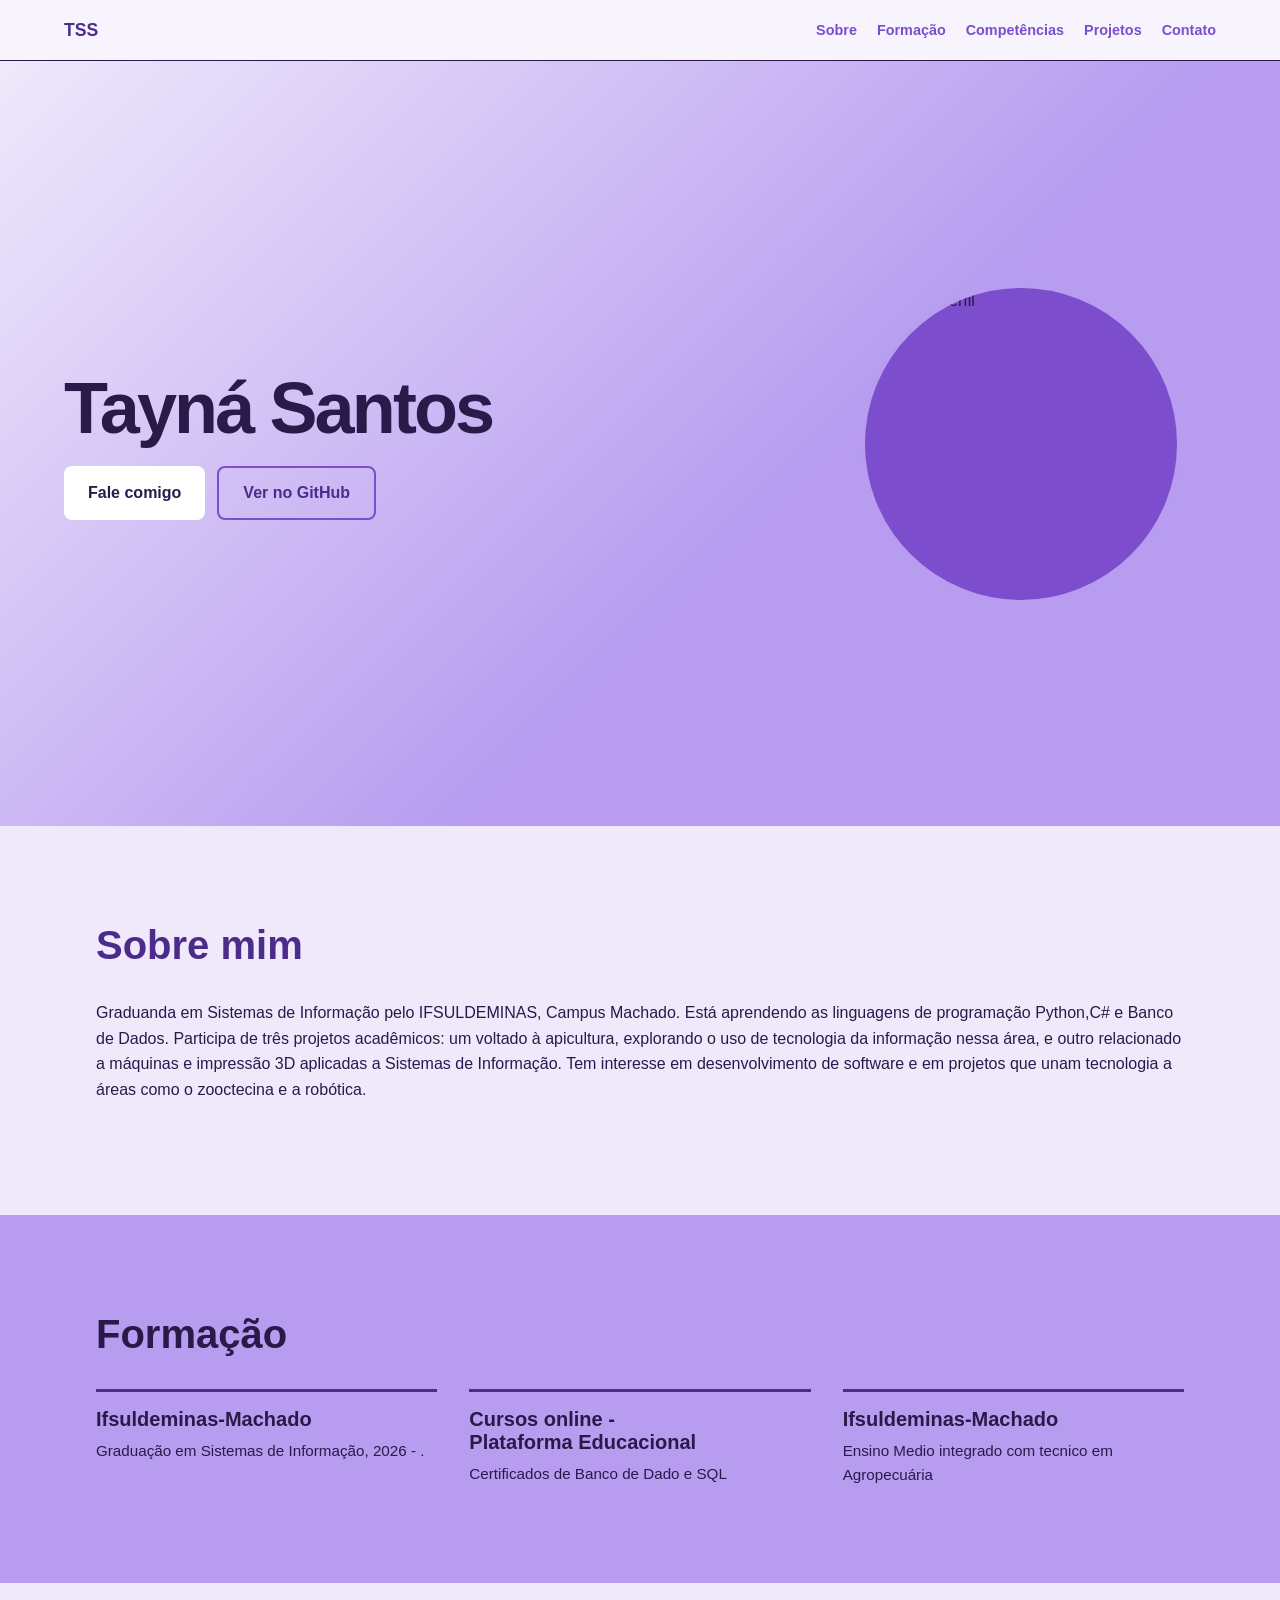
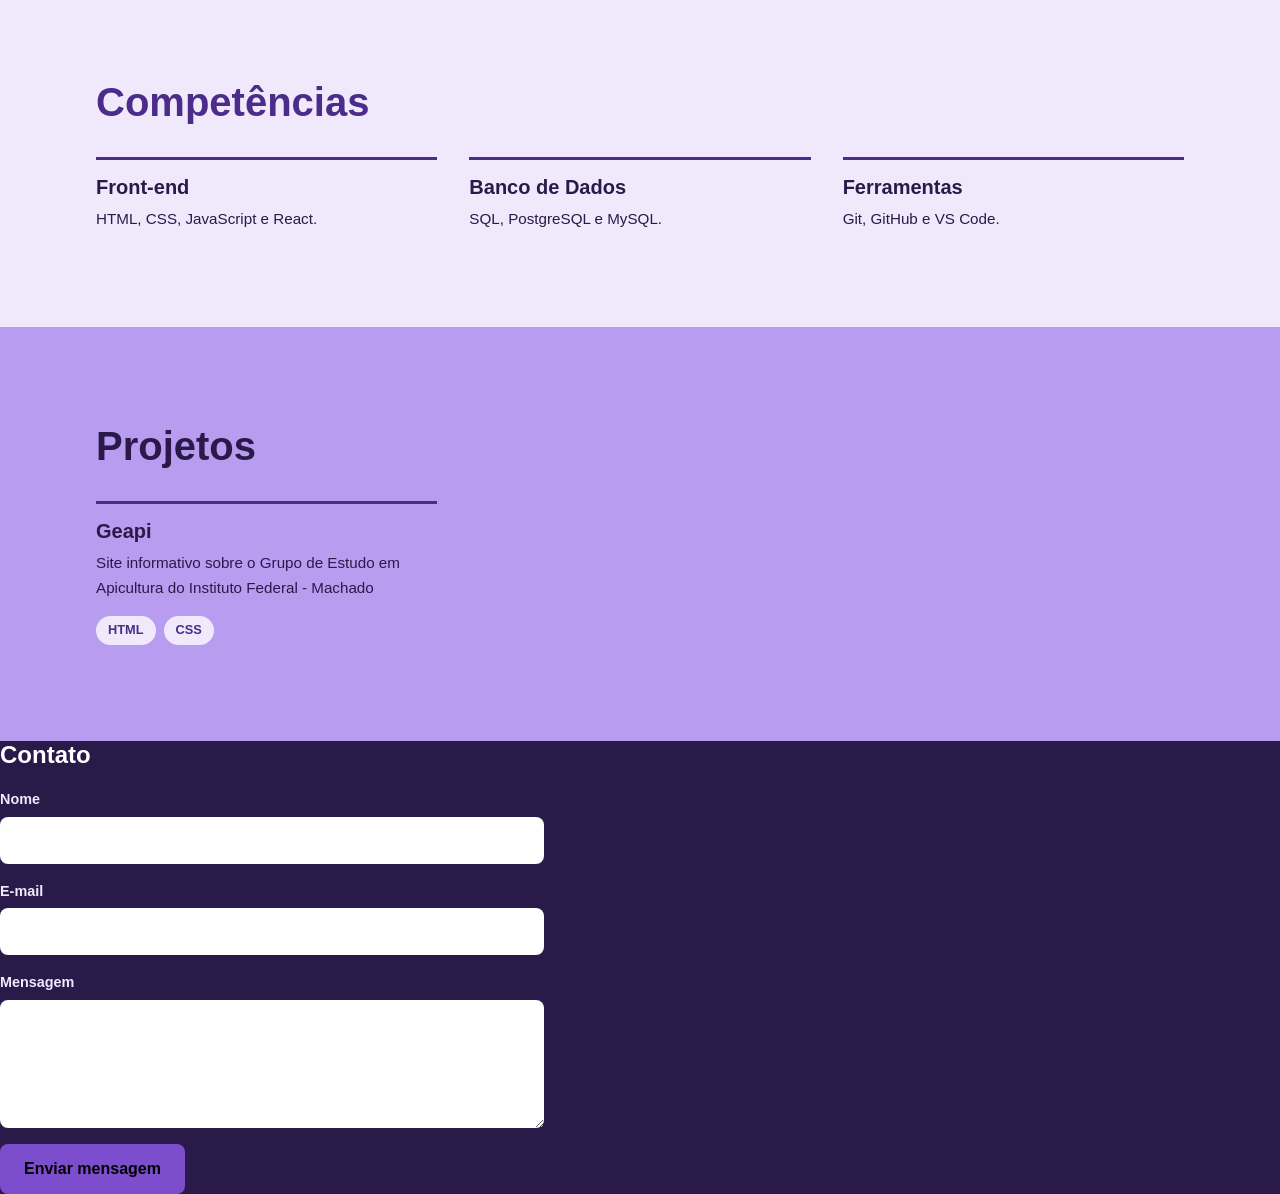
==== 2Periodo/Web2/Curriculo/index.html @ a2f6d67e "Add files via upload" ====
<!DOCTYPE html>
<html lang="pt-br">
<head>
<meta charset="UTF-8">
<meta name="viewport" content="width=device-width,initial-scale=1">
<title>Portfólio</title>
<link rel="stylesheet" href="style.css">
</head>
<body>
<header class="cabecalho">
<a class="logo" href="#inicio">TSS</a>
<nav class="menu" aria-label="Principal">
<a href="#sobre">Sobre</a>
<a href="#formação">Formação</a>
<a href="#competencias">Competências</a>
<a href="#projetos">Projetos</a>
<a href="#contato">Contato</a>
</nav>
</header>
<main>
<section class="secao hero" id="inicio">
<div>
<h1>Tayná Santos</h1>
<div class="acoes">
<a class="botao" href="#contato">Fale comigo</a>
<a class="botao botao-contorno" href="https://github.com/SEU-USUARIO" target="_blank" rel="noopener noreferrer">Ver no GitHub</a>
</div>
</div>
<img class="hero-inicio" src="https://github.com/TaynaS1.png" alt="Foto de perfil">
</section>
<section class="secao" id="sobre">
<h2>Sobre mim</h2>
<p>Graduanda em Sistemas de Informação pelo IFSULDEMINAS, Campus Machado. Está aprendendo as linguagens de programação Python,C# e Banco de Dados. Participa de três projetos acadêmicos: um voltado à apicultura, explorando o uso de tecnologia da informação nessa área, e outro relacionado a máquinas e impressão 3D aplicadas a Sistemas de Informação. Tem interesse em desenvolvimento de software e em projetos que unam tecnologia a áreas como o zooctecina e a robótica.</p>
</section>
<section class="secao secao-lilas" id="formação">
<h2>Formação</h2>
<div class="grade">
<article class="item">
<h3>Ifsuldeminas-Machado</h3>
<p>Graduação em Sistemas de Informação, 2026 - .</p>
</article>
<article class="item">
<h3>Cursos online - Plataforma Educacional</h3>
<p>Certificados de Banco de Dado e SQL</p>
</article>
<article class="item">
<h3>Ifsuldeminas-Machado</h3>
<p>Ensino Medio integrado com tecnico em Agropecuária</p>
</article>
</div>
</section>
<section class="secao" id="competencias">
<h2>Competências</h2>
<div class="grade">
<article class="item">
<h3>Front-end</h3>
<p>HTML, CSS, JavaScript e React.</p>
</article>
<article class="item">
<h3>Banco de Dados</h3>
<p>SQL, PostgreSQL e MySQL.</p>
</article>
<article class="item">
<h3>Ferramentas</h3>
<p>Git, GitHub e VS Code.</p>
</article>
</div>
</section>
<section class="secao secao-lilas" id="projetos">
<h2>Projetos</h2>
<div class="grade">
<a class="item item-link" href="https://github.com/TaynaS1/Geapi.git" target="_blank" rel="noopener noreferrer">
<h3>Geapi</h3>
<p>Site informativo sobre o Grupo de Estudo em Apicultura do Instituto Federal - Machado</p>
<ul class="etiquetas">
<li>HTML</li>
<li>CSS</li>
</ul>
</a>
</div>
</section>
<section class="secao-escura" id="contato">
<h2>Contato</h2>
<form class="formulario">
<label>Nome
<input type="text" name="nome" required>
</label>
<label>E-mail
<input type="email" name="email" required>
</label>
<label>Mensagem
<textarea name="mensagem" required></textarea>
</label>
<button class="botao" type="submit">Enviar mensagem</button>
</form>
</section>
</main>
</body>
</html>
---- 2Periodo/Web2/Curriculo/style.css ----
:root
{
--roxo-escuro:#2a1a4a;
--roxo-medio:#4b2c8a;
--roxo-claro:#7c4dcc;
--lilas:#b79cf0;
--lilas-claro:#efe9fb;
--branco:#ffffff;
--raio:0.5rem;
--largura:68rem;
}
*,
*::before,
*::after{
box-sizing:border-box;
}
html{
scroll-behavior:smooth;
scroll-padding-top:4.5rem;
}
body{
margin:0;
background:var(--lilas-claro);
color:var(--roxo-escuro);
font-family:Inter, "Segoe UI", Roboto, Helvetica, Arial, sans-serif;
line-height:1.6;
}
a{
color:inherit;
text-decoration:none;
}
img{
display:block;
max-width:100%;
}
h1,
h2,
h3,
p{
margin-top:0;
}
h1,
h2,
h3{
line-height:1.15;
text-wrap:balance;
}
ul{
margin:0;
padding:0;
list-style:none;
}
:is(a,button,input,textarea):focus-visible{
outline:3px solid var(--roxo-medio);
outline-offset:3px;
}
.cabecalho{
position:sticky;
top:0;
z-index:10;
display:flex;
flex-wrap:wrap;
align-items:center;
justify-content:space-between;
gap:0.75rem 1.25rem;
padding:1rem clamp(1rem,5vw,4rem);
background:rgb(248 245 254 / 92%);
border-bottom:1px solid var(--roxo-escuro);
backdrop-filter:blur(8px);
}
.logo{
color:var(--roxo-medio);
font-weight:800;
font-size:1.1rem;
}
.menu{
display:flex;
flex-wrap:wrap;
gap:1.25rem;
font-size:0.9rem;
font-weight:600;
}
.menu a{
color:var(--roxo-claro);
transition:color 0.2s;
}
.menu a:hover{
color:var(--roxo-medio);
}
.secao,
.secao-inicio{
padding:clamp(3rem,8vw,6rem) clamp(1rem,5vw,4rem);
}
.secao >*,
.secao-inicio >*{
max-width:var(--largura);
margin-inline:auto;
}
.secao h2,
.secao-inicio h2{
margin-bottom:2rem;
color:var(--roxo-medio);
font-size:clamp(1.75rem,5vw,2.5rem);
}
.secao-escura{
background:var(--roxo-escuro);
color:var(--lilas-claro);
}
.secao-escura h2{
color:var(--branco);
}
.secao-escura :is(a,button,input,textarea):focus-visible{
outline-color:var(--lilas-claro);
}
.secao-lilas{
background:var(--lilas);
}
.secao-lilas h2{
color:var(--roxo-escuro);
}
.hero{
display:grid;
grid-template-columns:repeat(auto-fit,minmax(18rem,1fr));
gap:2.5rem;
align-items:center;
min-height:85vh;
background:linear-gradient(135deg,var(--lilas-claro), var(--lilas) 60%);
}
.hero >*{
max-width:none;
margin-inline:0;
}
.hero h1{
margin-bottom:1rem;
color:var(--roxo-escuro);
font-size:clamp(2.5rem, 9vw, 4.5rem);
letter-spacing:-0.04em;
}
.hero h1 em{
color:var(--roxo-claro);
font-style:normal;
}
.hero p{
max-width:34rem;
margin-bottom:1.75rem;
color:var(--roxo-medio);
font-size:1.15rem;
}
.hero-inicio{
width:min(70vw,20rem);
aspect-ratio:1;
justify-self:center;
border:4px solid var(--lilas);
border-radius:50%;
background:var(--roxo-claro);
object-fit:cover;
}
.acoes{
display:flex;
flex-wrap:wrap;
gap:0.75rem;
}
.botao{
display:inline-flex;
align-items:center;
justify-content:center;
min-height:2.9rem;
padding:0.75rem 1.5rem;
border:0;
border-radius:var(--raio);
background:var(--branco);
font:inherit;
font-weight:700;
cursor:pointer;
}
.botao:hover{
background:var(roxo-claro);
}
.botao-contorno{
border:2px solid var(--roxo-claro);
background:transparent;
color:var(--roxo-medio);
}
.botao-contorno:hover{
background:var(--roxo-medio);
color:var(--branco);
}
.grade{
display:grid;
gap:2rem;
}
.item{
padding-top:1rem;
border-top:3px solid var(--roxo-medio);
color:var(--roxo-escuro);
}
.item h3{
margin-bottom:0.5rem;
color:var(--roxo-700);
font-size:1.25rem;
}
.item p{
margin-bottom:0;
font-size:0.95rem;
}
.secao-escura .item{
border-top-color:var(--lilas);
color:var(--lilas-claro);
}
.secao-escura .item h3{
color:var(--branco);
}
.item-link{
display:block;
}
.item-link:hover h3{
color:var(--roxo-claro);
text-decoration:underline;
text-underline-offset:4px;
}
.etiquetas{
display:flex;
flex-wrap:wrap;
gap:0.5rem;
margin-top:1rem;
}
.etiquetas li{
padding:0.25rem 0.75rem;
border-radius:999px;
background:var(--lilas-claro);
color:var(--roxo-medio);
font-size:0.8rem;
font-weight:600;
}
.secao-escura .etiquetas li{
background:rgb(183 156 240 / 20%);
color:var(--lilas);
}
.formulario{
display:grid;
gap:1rem;
max-width:34rem;
}
.formulario label{
display:grid;
gap:0.35rem;
color:var(--lilas-claro);
font-weight:600;
font-size:0.9rem;
}
.formulario :is(input, textarea){
width:100%;
padding:0.75rem 0.9rem;
border:1px solid var(--linha);
border-radius:var(--raio);
background:var(--branco);
color:var(--roxo-escuro);
font:inherit;
}
.formulario textarea{
min-height:8rem;
resize:vertical;
}
.formulario .botao{
justify-self:start;
background:var(--roxo-claro);
}
.formulario .botao:hover{
background:var(--lilas);
color:var(--roxo-escuro);
}
.rodape{
padding: 2rem clamp(1rem, 5vw, 4rem);
background:var(--roxo-escuro);
color:var(--lilas);
font-size:0.9rem;
text-align:center;
}
.rodape p{
margin:0;
}
.rodape p + p{
margin-top:0.5rem;
}
.rodape-link{
text-decoration:underline;
text-underline-offset:3px;
}
.rodape-link:hover{
color:var(--branco);
}
@media(min-width: 48em){
.hero{
 grid-template-columns: 1.3fr 0.7fr;
}
.grade{
  grid-template-columns: repeat(3, 1fr);
}
}
@media(prefers-reduced-motion: reduce){
html{
  scroll-behavior: auto;
}
.botao,
.menu a{
    transition:none;
  }
}
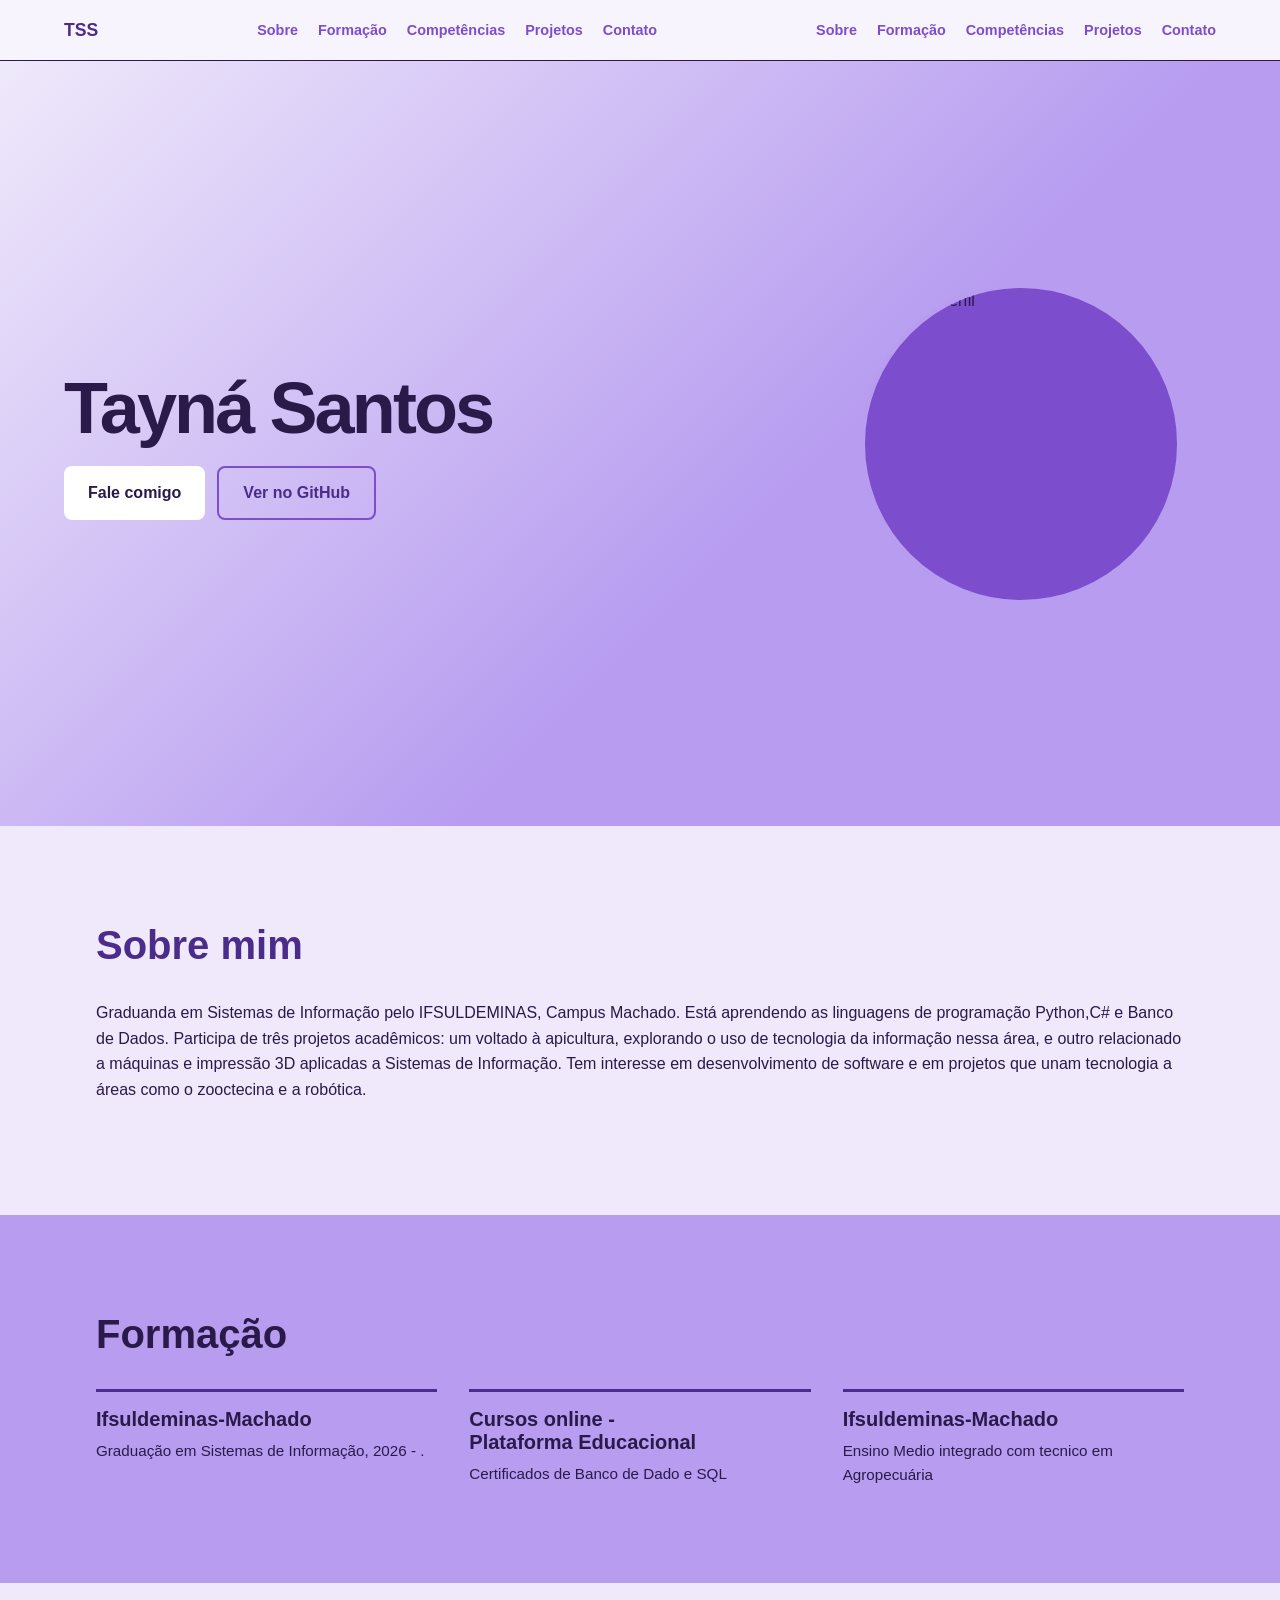
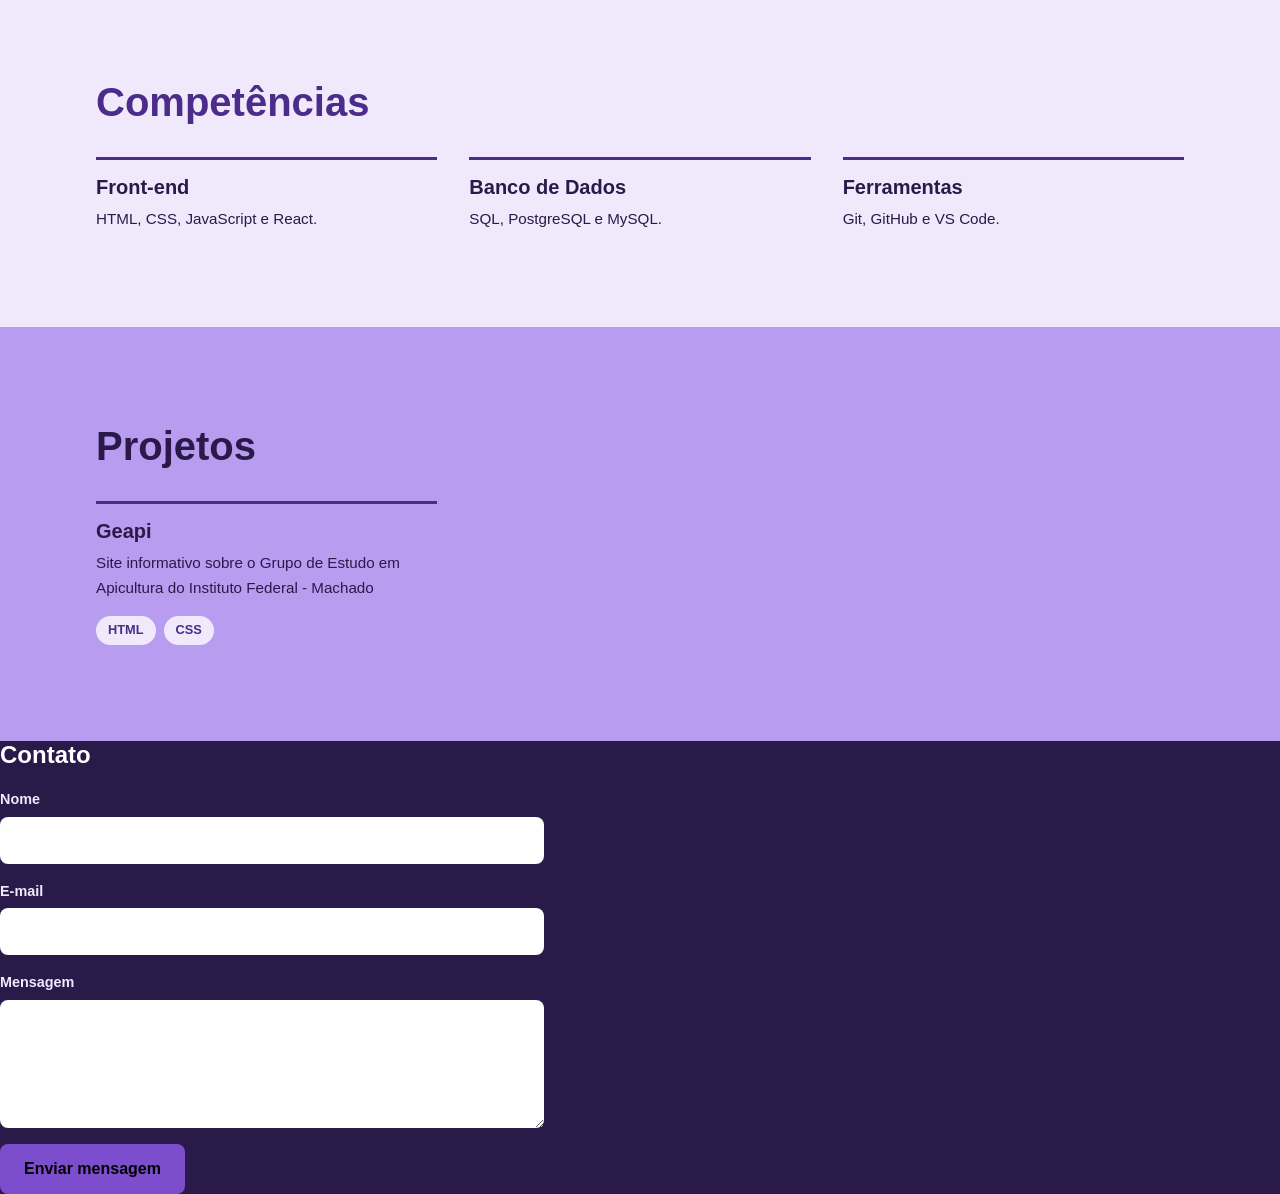
==== commit ab39b23d: "menu mobile" ====
--- a/2Periodo/Web2/Curriculo/index.html
+++ b/2Periodo/Web2/Curriculo/index.html
@@ -1,99 +1,126 @@
-<!DOCTYPE html>
-<html lang="pt-br">
-<head>
-<meta charset="UTF-8">
-<meta name="viewport" content="width=device-width,initial-scale=1">
-<title>Portfólio</title>
-<link rel="stylesheet" href="style.css">
-</head>
-<body>
-<header class="cabecalho">
-<a class="logo" href="#inicio">TSS</a>
-<nav class="menu" aria-label="Principal">
-<a href="#sobre">Sobre</a>
-<a href="#formação">Formação</a>
-<a href="#competencias">Competências</a>
-<a href="#projetos">Projetos</a>
-<a href="#contato">Contato</a>
-</nav>
-</header>
-<main>
-<section class="secao hero" id="inicio">
-<div>
-<h1>Tayná Santos</h1>
-<div class="acoes">
-<a class="botao" href="#contato">Fale comigo</a>
-<a class="botao botao-contorno" href="https://github.com/SEU-USUARIO" target="_blank" rel="noopener noreferrer">Ver no GitHub</a>
-</div>
-</div>
-<img class="hero-inicio" src="https://github.com/TaynaS1.png" alt="Foto de perfil">
-</section>
-<section class="secao" id="sobre">
-<h2>Sobre mim</h2>
-<p>Graduanda em Sistemas de Informação pelo IFSULDEMINAS, Campus Machado. Está aprendendo as linguagens de programação Python,C# e Banco de Dados. Participa de três projetos acadêmicos: um voltado à apicultura, explorando o uso de tecnologia da informação nessa área, e outro relacionado a máquinas e impressão 3D aplicadas a Sistemas de Informação. Tem interesse em desenvolvimento de software e em projetos que unam tecnologia a áreas como o zooctecina e a robótica.</p>
-</section>
-<section class="secao secao-lilas" id="formação">
-<h2>Formação</h2>
-<div class="grade">
-<article class="item">
-<h3>Ifsuldeminas-Machado</h3>
-<p>Graduação em Sistemas de Informação, 2026 - .</p>
-</article>
-<article class="item">
-<h3>Cursos online - Plataforma Educacional</h3>
-<p>Certificados de Banco de Dado e SQL</p>
-</article>
-<article class="item">
-<h3>Ifsuldeminas-Machado</h3>
-<p>Ensino Medio integrado com tecnico em Agropecuária</p>
-</article>
-</div>
-</section>
-<section class="secao" id="competencias">
-<h2>Competências</h2>
-<div class="grade">
-<article class="item">
-<h3>Front-end</h3>
-<p>HTML, CSS, JavaScript e React.</p>
-</article>
-<article class="item">
-<h3>Banco de Dados</h3>
-<p>SQL, PostgreSQL e MySQL.</p>
-</article>
-<article class="item">
-<h3>Ferramentas</h3>
-<p>Git, GitHub e VS Code.</p>
-</article>
-</div>
-</section>
-<section class="secao secao-lilas" id="projetos">
-<h2>Projetos</h2>
-<div class="grade">
-<a class="item item-link" href="https://github.com/TaynaS1/Geapi.git" target="_blank" rel="noopener noreferrer">
-<h3>Geapi</h3>
-<p>Site informativo sobre o Grupo de Estudo em Apicultura do Instituto Federal - Machado</p>
-<ul class="etiquetas">
-<li>HTML</li>
-<li>CSS</li>
-</ul>
-</a>
-</div>
-</section>
-<section class="secao-escura" id="contato">
-<h2>Contato</h2>
-<form class="formulario">
-<label>Nome
-<input type="text" name="nome" required>
-</label>
-<label>E-mail
-<input type="email" name="email" required>
-</label>
-<label>Mensagem
-<textarea name="mensagem" required></textarea>
-</label>
-<button class="botao" type="submit">Enviar mensagem</button>
-</form>
-</section>
-</main>
-</body>
+<!DOCTYPE html>
+<html lang="pt-br">
+<head>
+<meta charset="UTF-8">
+<meta name="viewport" content="width=device-width,initial-scale=1">
+<title>Portfólio</title>
+<link rel="stylesheet" href="style.css">
+</head>
+<body>
+<header class="cabecalho">
+<a class="logo" href="#inicio">TSS</a>
+<nav class="menu" aria-label="Principal">
+<a href="#sobre">Sobre</a>
+<a href="#formação">Formação</a>
+<a href="#competencias">Competências</a>
+<a href="#projetos">Projetos</a>
+<a href="#contato">Contato</a>
+</nav>
+<button id="navToggle" class="menu-toggle" aria-expanded="false" aria-controls="navContainer" aria-label="Abrir menu">
+☰
+</button>
+<nav id="navContainer" class="menu" aria-label="Principal">
+<a href="#sobre">Sobre</a>
+<a href="#formacao">Formação</a>
+<a href="#competencias">Competências</a>
+<a href="#projetos">Projetos</a>
+<a href="#contato">Contato</a>
+</nav>
+</header>
+<main>
+<section class="secao hero" id="inicio">
+<div>
+<h1>Tayná Santos</h1>
+<div class="acoes">
+<a class="botao" href="#contato">Fale comigo</a>
+<a class="botao botao-contorno" href="https://github.com/TaynaS1" target="_blank" rel="noopener noreferrer">Ver no GitHub</a>
+</div>
+</div>
+<img class="hero-inicio" src="https://github.com/TaynaS1.png" alt="Foto de perfil">
+</section>
+<section class="secao" id="sobre">
+<h2>Sobre mim</h2>
+<p>Graduanda em Sistemas de Informação pelo IFSULDEMINAS, Campus Machado. Está aprendendo as linguagens de programação Python,C# e Banco de Dados. Participa de três projetos acadêmicos: um voltado à apicultura, explorando o uso de tecnologia da informação nessa área, e outro relacionado a máquinas e impressão 3D aplicadas a Sistemas de Informação. Tem interesse em desenvolvimento de software e em projetos que unam tecnologia a áreas como o zooctecina e a robótica.</p>
+</section>
+<section class="secao secao-lilas" id="formação">
+<h2>Formação</h2>
+<div class="grade">
+<article class="item">
+<h3>Ifsuldeminas-Machado</h3>
+<p>Graduação em Sistemas de Informação, 2026 - .</p>
+</article>
+<article class="item">
+<h3>Cursos online - Plataforma Educacional</h3>
+<p>Certificados de Banco de Dado e SQL</p>
+</article>
+<article class="item">
+<h3>Ifsuldeminas-Machado</h3>
+<p>Ensino Medio integrado com tecnico em Agropecuária</p>
+</article>
+</div>
+</section>
+<section class="secao" id="competencias">
+<h2>Competências</h2>
+<div class="grade">
+<article class="item">
+<h3>Front-end</h3>
+<p>HTML, CSS, JavaScript e React.</p>
+</article>
+<article class="item">
+<h3>Banco de Dados</h3>
+<p>SQL, PostgreSQL e MySQL.</p>
+</article>
+<article class="item">
+<h3>Ferramentas</h3>
+<p>Git, GitHub e VS Code.</p>
+</article>
+</div>
+</section>
+<section class="secao secao-lilas" id="projetos">
+<h2>Projetos</h2>
+<div class="grade">
+<a class="item item-link" href="https://github.com/TaynaS1/Geapi.git" target="_blank" rel="noopener noreferrer">
+<h3>Geapi</h3>
+<p>Site informativo sobre o Grupo de Estudo em Apicultura do Instituto Federal - Machado</p>
+<ul class="etiquetas">
+<li>HTML</li>
+<li>CSS</li>
+</ul>
+</a>
+</div>
+</section>
+<section class="secao-escura" id="contato">
+<h2>Contato</h2>
+<form class="formulario">
+<label>Nome
+<input type="text" name="nome" required>
+</label>
+<label>E-mail
+<input type="email" name="email" required>
+</label>
+<label>Mensagem
+<textarea name="mensagem" required></textarea>
+</label>
+<button class="botao" type="submit">Enviar mensagem</button>
+</form>
+</section>
+</main>
+<script>
+document.addEventListener("DOMContentLoaded", function () {
+const botao = document.getElementById("navToggle");
+const nav = document.getElementById("navContainer");
+     if (!botao || !nav) return;
+     botao.addEventListener("click", function () {
+     const aberto = nav.classList.toggle("aberto");
+     botao.setAttribute("aria-expanded", aberto ? "true" : "false");
+});
+ nav.querySelectorAll("a").forEach(function (link) {
+link.addEventListener("click", function () {
+nav.classList.remove("aberto");
+botao.setAttribute("aria-expanded", "false");
+});
+});
+});
+</script>
+</body>
 </html>
--- a/2Periodo/Web2/Curriculo/style.css
+++ b/2Periodo/Web2/Curriculo/style.css
@@ -1,308 +1,328 @@
-:root
-{
---roxo-escuro:#2a1a4a;
---roxo-medio:#4b2c8a;
---roxo-claro:#7c4dcc;
---lilas:#b79cf0;
---lilas-claro:#efe9fb;
---branco:#ffffff;
---raio:0.5rem;
---largura:68rem;
-}
-*,
-*::before,
-*::after{
-box-sizing:border-box;
-}
-html{
-scroll-behavior:smooth;
-scroll-padding-top:4.5rem;
-}
-body{
-margin:0;
-background:var(--lilas-claro);
-color:var(--roxo-escuro);
-font-family:Inter, "Segoe UI", Roboto, Helvetica, Arial, sans-serif;
-line-height:1.6;
-}
-a{
-color:inherit;
-text-decoration:none;
-}
-img{
-display:block;
-max-width:100%;
-}
-h1,
-h2,
-h3,
-p{
-margin-top:0;
-}
-h1,
-h2,
-h3{
-line-height:1.15;
-text-wrap:balance;
-}
-ul{
-margin:0;
-padding:0;
-list-style:none;
-}
-:is(a,button,input,textarea):focus-visible{
-outline:3px solid var(--roxo-medio);
-outline-offset:3px;
-}
-.cabecalho{
-position:sticky;
-top:0;
-z-index:10;
-display:flex;
-flex-wrap:wrap;
-align-items:center;
-justify-content:space-between;
-gap:0.75rem 1.25rem;
-padding:1rem clamp(1rem,5vw,4rem);
-background:rgb(248 245 254 / 92%);
-border-bottom:1px solid var(--roxo-escuro);
-backdrop-filter:blur(8px);
-}
-.logo{
-color:var(--roxo-medio);
-font-weight:800;
-font-size:1.1rem;
-}
-.menu{
-display:flex;
-flex-wrap:wrap;
-gap:1.25rem;
-font-size:0.9rem;
-font-weight:600;
-}
-.menu a{
-color:var(--roxo-claro);
-transition:color 0.2s;
-}
-.menu a:hover{
-color:var(--roxo-medio);
-}
-.secao,
-.secao-inicio{
-padding:clamp(3rem,8vw,6rem) clamp(1rem,5vw,4rem);
-}
-.secao >*,
-.secao-inicio >*{
-max-width:var(--largura);
-margin-inline:auto;
-}
-.secao h2,
-.secao-inicio h2{
-margin-bottom:2rem;
-color:var(--roxo-medio);
-font-size:clamp(1.75rem,5vw,2.5rem);
-}
-.secao-escura{
-background:var(--roxo-escuro);
-color:var(--lilas-claro);
-}
-.secao-escura h2{
-color:var(--branco);
-}
-.secao-escura :is(a,button,input,textarea):focus-visible{
-outline-color:var(--lilas-claro);
-}
-.secao-lilas{
-background:var(--lilas);
-}
-.secao-lilas h2{
-color:var(--roxo-escuro);
-}
-.hero{
-display:grid;
-grid-template-columns:repeat(auto-fit,minmax(18rem,1fr));
-gap:2.5rem;
-align-items:center;
-min-height:85vh;
-background:linear-gradient(135deg,var(--lilas-claro), var(--lilas) 60%);
-}
-.hero >*{
-max-width:none;
-margin-inline:0;
-}
-.hero h1{
-margin-bottom:1rem;
-color:var(--roxo-escuro);
-font-size:clamp(2.5rem, 9vw, 4.5rem);
-letter-spacing:-0.04em;
-}
-.hero h1 em{
-color:var(--roxo-claro);
-font-style:normal;
-}
-.hero p{
-max-width:34rem;
-margin-bottom:1.75rem;
-color:var(--roxo-medio);
-font-size:1.15rem;
-}
-.hero-inicio{
-width:min(70vw,20rem);
-aspect-ratio:1;
-justify-self:center;
-border:4px solid var(--lilas);
-border-radius:50%;
-background:var(--roxo-claro);
-object-fit:cover;
-}
-.acoes{
-display:flex;
-flex-wrap:wrap;
-gap:0.75rem;
-}
-.botao{
-display:inline-flex;
-align-items:center;
-justify-content:center;
-min-height:2.9rem;
-padding:0.75rem 1.5rem;
-border:0;
-border-radius:var(--raio);
-background:var(--branco);
-font:inherit;
-font-weight:700;
-cursor:pointer;
-}
-.botao:hover{
-background:var(roxo-claro);
-}
-.botao-contorno{
-border:2px solid var(--roxo-claro);
-background:transparent;
-color:var(--roxo-medio);
-}
-.botao-contorno:hover{
-background:var(--roxo-medio);
-color:var(--branco);
-}
-.grade{
-display:grid;
-gap:2rem;
-}
-.item{
-padding-top:1rem;
-border-top:3px solid var(--roxo-medio);
-color:var(--roxo-escuro);
-}
-.item h3{
-margin-bottom:0.5rem;
-color:var(--roxo-700);
-font-size:1.25rem;
-}
-.item p{
-margin-bottom:0;
-font-size:0.95rem;
-}
-.secao-escura .item{
-border-top-color:var(--lilas);
-color:var(--lilas-claro);
-}
-.secao-escura .item h3{
-color:var(--branco);
-}
-.item-link{
-display:block;
-}
-.item-link:hover h3{
-color:var(--roxo-claro);
-text-decoration:underline;
-text-underline-offset:4px;
-}
-.etiquetas{
-display:flex;
-flex-wrap:wrap;
-gap:0.5rem;
-margin-top:1rem;
-}
-.etiquetas li{
-padding:0.25rem 0.75rem;
-border-radius:999px;
-background:var(--lilas-claro);
-color:var(--roxo-medio);
-font-size:0.8rem;
-font-weight:600;
-}
-.secao-escura .etiquetas li{
-background:rgb(183 156 240 / 20%);
-color:var(--lilas);
-}
-.formulario{
-display:grid;
-gap:1rem;
-max-width:34rem;
-}
-.formulario label{
-display:grid;
-gap:0.35rem;
-color:var(--lilas-claro);
-font-weight:600;
-font-size:0.9rem;
-}
-.formulario :is(input, textarea){
-width:100%;
-padding:0.75rem 0.9rem;
-border:1px solid var(--linha);
-border-radius:var(--raio);
-background:var(--branco);
-color:var(--roxo-escuro);
-font:inherit;
-}
-.formulario textarea{
-min-height:8rem;
-resize:vertical;
-}
-.formulario .botao{
-justify-self:start;
-background:var(--roxo-claro);
-}
-.formulario .botao:hover{
-background:var(--lilas);
-color:var(--roxo-escuro);
-}
-.rodape{
-padding: 2rem clamp(1rem, 5vw, 4rem);
-background:var(--roxo-escuro);
-color:var(--lilas);
-font-size:0.9rem;
-text-align:center;
-}
-.rodape p{
-margin:0;
-}
-.rodape p + p{
-margin-top:0.5rem;
-}
-.rodape-link{
-text-decoration:underline;
-text-underline-offset:3px;
-}
-.rodape-link:hover{
-color:var(--branco);
-}
-@media(min-width: 48em){
-.hero{
- grid-template-columns: 1.3fr 0.7fr;
-}
-.grade{
-  grid-template-columns: repeat(3, 1fr);
-}
-}
-@media(prefers-reduced-motion: reduce){
-html{
-  scroll-behavior: auto;
-}
-.botao,
-.menu a{
-    transition:none;
-  }
-}
+:root
+{
+--roxo-escuro:#2a1a4a;
+--roxo-medio:#4b2c8a;
+--roxo-claro:#7c4dcc;
+--lilas:#b79cf0;
+--lilas-claro:#efe9fb;
+--branco:#ffffff;
+--raio:0.5rem;
+--largura:68rem;
+}
+*,
+*::before,
+*::after{
+box-sizing:border-box;
+}
+html{
+scroll-behavior:smooth;
+scroll-padding-top:4.5rem;
+}
+body{
+margin:0;
+background:var(--lilas-claro);
+color:var(--roxo-escuro);
+font-family:Inter, "Segoe UI", Roboto, Helvetica, Arial, sans-serif;
+line-height:1.6;
+}
+a{
+color:inherit;
+text-decoration:none;
+}
+img{
+display:block;
+max-width:100%;
+}
+h1,
+h2,
+h3,
+p{
+margin-top:0;
+}
+h1,
+h2,
+h3{
+line-height:1.15;
+text-wrap:balance;
+}
+ul{
+margin:0;
+padding:0;
+list-style:none;
+}
+:is(a,button,input,textarea):focus-visible{
+outline:3px solid var(--roxo-medio);
+outline-offset:3px;
+}
+.cabecalho{
+position:sticky;
+top:0;
+z-index:10;
+display:flex;
+flex-wrap:wrap;
+align-items:center;
+justify-content:space-between;
+gap:0.75rem 1.25rem;
+padding:1rem clamp(1rem,5vw,4rem);
+background:rgb(248 245 254 / 92%);
+border-bottom:1px solid var(--roxo-escuro);
+backdrop-filter:blur(8px);
+}
+.logo{
+color:var(--roxo-medio);
+font-weight:800;
+font-size:1.1rem;
+}
+.menu{
+display:flex;
+flex-wrap:wrap;
+gap:1.25rem;
+font-size:0.9rem;
+font-weight:600;
+}
+.menu a{
+color:var(--roxo-claro);
+transition:color 0.2s;
+}
+.menu a:hover{
+color:var(--roxo-medio);
+}
+.secao,
+.secao-inicio{
+padding:clamp(3rem,8vw,6rem) clamp(1rem,5vw,4rem);
+}
+.secao >*,
+.secao-inicio >*{
+max-width:var(--largura);
+margin-inline:auto;
+}
+.secao h2,
+.secao-inicio h2{
+margin-bottom:2rem;
+color:var(--roxo-medio);
+font-size:clamp(1.75rem,5vw,2.5rem);
+}
+.secao-escura{
+background:var(--roxo-escuro);
+color:var(--lilas-claro);
+}
+.secao-escura h2{
+color:var(--branco);
+}
+.secao-escura :is(a,button,input,textarea):focus-visible{
+outline-color:var(--lilas-claro);
+}
+.secao-lilas{
+background:var(--lilas);
+}
+.secao-lilas h2{
+color:var(--roxo-escuro);
+}
+.hero{
+display:grid;
+grid-template-columns:repeat(auto-fit,minmax(18rem,1fr));
+gap:2.5rem;
+align-items:center;
+min-height:85vh;
+background:linear-gradient(135deg,var(--lilas-claro), var(--lilas) 60%);
+}
+.hero >*{
+max-width:none;
+margin-inline:0;
+}
+.hero h1{
+margin-bottom:1rem;
+color:var(--roxo-escuro);
+font-size:clamp(2.5rem, 9vw, 4.5rem);
+letter-spacing:-0.04em;
+}
+.hero h1 em{
+color:var(--roxo-claro);
+font-style:normal;
+}
+.hero p{
+max-width:34rem;
+margin-bottom:1.75rem;
+color:var(--roxo-medio);
+font-size:1.15rem;
+}
+.hero-inicio{
+width:min(70vw,20rem);
+aspect-ratio:1;
+justify-self:center;
+border:4px solid var(--lilas);
+border-radius:50%;
+background:var(--roxo-claro);
+object-fit:cover;
+}
+.acoes{
+display:flex;
+flex-wrap:wrap;
+gap:0.75rem;
+}
+.botao{
+display:inline-flex;
+align-items:center;
+justify-content:center;
+min-height:2.9rem;
+padding:0.75rem 1.5rem;
+border:0;
+border-radius:var(--raio);
+background:var(--branco);
+font:inherit;
+font-weight:700;
+cursor:pointer;
+}
+.botao:hover{
+background:var(roxo-claro);
+}
+.botao-contorno{
+border:2px solid var(--roxo-claro);
+background:transparent;
+color:var(--roxo-medio);
+}
+.botao-contorno:hover{
+background:var(--roxo-medio);
+color:var(--branco);
+}
+.grade{
+display:grid;
+gap:2rem;
+}
+.item{
+padding-top:1rem;
+border-top:3px solid var(--roxo-medio);
+color:var(--roxo-escuro);
+}
+.item h3{
+margin-bottom:0.5rem;
+color:var(--roxo-700);
+font-size:1.25rem;
+}
+.item p{
+margin-bottom:0;
+font-size:0.95rem;
+}
+.secao-escura .item{
+border-top-color:var(--lilas);
+color:var(--lilas-claro);
+}
+.secao-escura .item h3{
+color:var(--branco);
+}
+.item-link{
+display:block;
+}
+.item-link:hover h3{
+color:var(--roxo-claro);
+text-decoration:underline;
+text-underline-offset:4px;
+}
+.etiquetas{
+display:flex;
+flex-wrap:wrap;
+gap:0.5rem;
+margin-top:1rem;
+}
+.etiquetas li{
+padding:0.25rem 0.75rem;
+border-radius:999px;
+background:var(--lilas-claro);
+color:var(--roxo-medio);
+font-size:0.8rem;
+font-weight:600;
+}
+.secao-escura .etiquetas li{
+background:rgb(183 156 240 / 20%);
+color:var(--lilas);
+}
+.formulario{
+display:grid;
+gap:1rem;
+max-width:34rem;
+}
+.formulario label{
+display:grid;
+gap:0.35rem;
+color:var(--lilas-claro);
+font-weight:600;
+font-size:0.9rem;
+}
+.formulario :is(input, textarea){
+width:100%;
+padding:0.75rem 0.9rem;
+border:1px solid var(--linha);
+border-radius:var(--raio);
+background:var(--branco);
+color:var(--roxo-escuro);
+font:inherit;
+}
+.formulario textarea{
+min-height:8rem;
+resize:vertical;
+}
+.formulario .botao{
+justify-self:start;
+background:var(--roxo-claro);
+}
+.formulario .botao:hover{
+background:var(--lilas);
+color:var(--roxo-escuro);
+}
+.rodape{
+padding: 2rem clamp(1rem, 5vw, 4rem);
+background:var(--roxo-escuro);
+color:var(--lilas);
+font-size:0.9rem;
+text-align:center;
+}
+.rodape p{
+margin:0;
+}
+.rodape p + p{
+margin-top:0.5rem;
+}
+.rodape-link{
+text-decoration:underline;
+text-underline-offset:3px;
+}
+.rodape-link:hover{
+color:var(--branco);
+}
+@media(min-width: 48em){
+.hero{
+ grid-template-columns: 1.3fr 0.7fr;
+}
+.grade{
+  grid-template-columns: repeat(3, 1fr);
+}
+}
+@media(prefers-reduced-motion: reduce){
+html{
+  scroll-behavior: auto;
+}
+.botao,
+.menu a{
+    transition:none;
+  }
+}
+.menu-toggle {
+  display: none;
+  background: none;
+  border: 0;
+  font-size: 1.8rem;
+  cursor: pointer;
+}
+@media (max-width: 768px) {
+  .menu-toggle { display: block; }
+  .menu {
+    display: none;
+    flex-direction: column;
+    position: absolute;
+    top: 100%;
+    left: 0;
+    right: 0;
+    background: #fff;
+  }
+  .menu.aberto { display: flex; }
+}
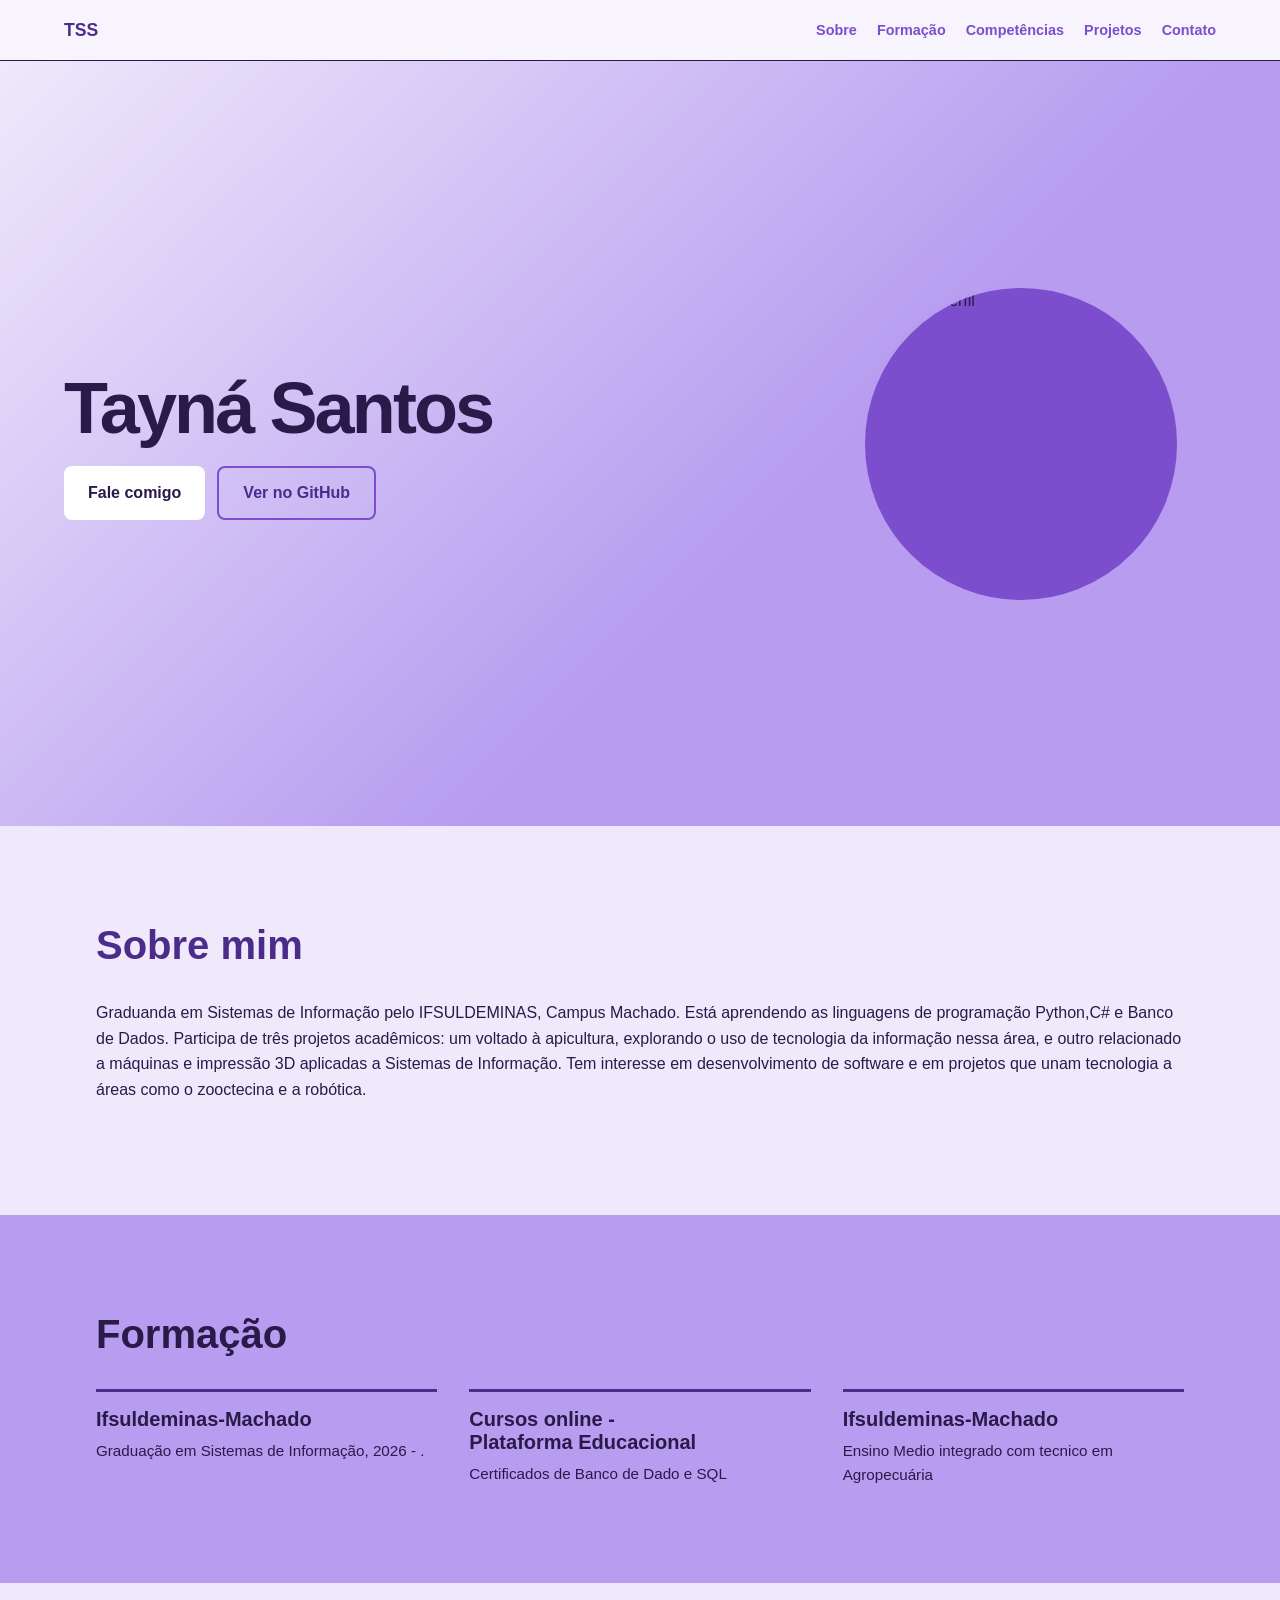
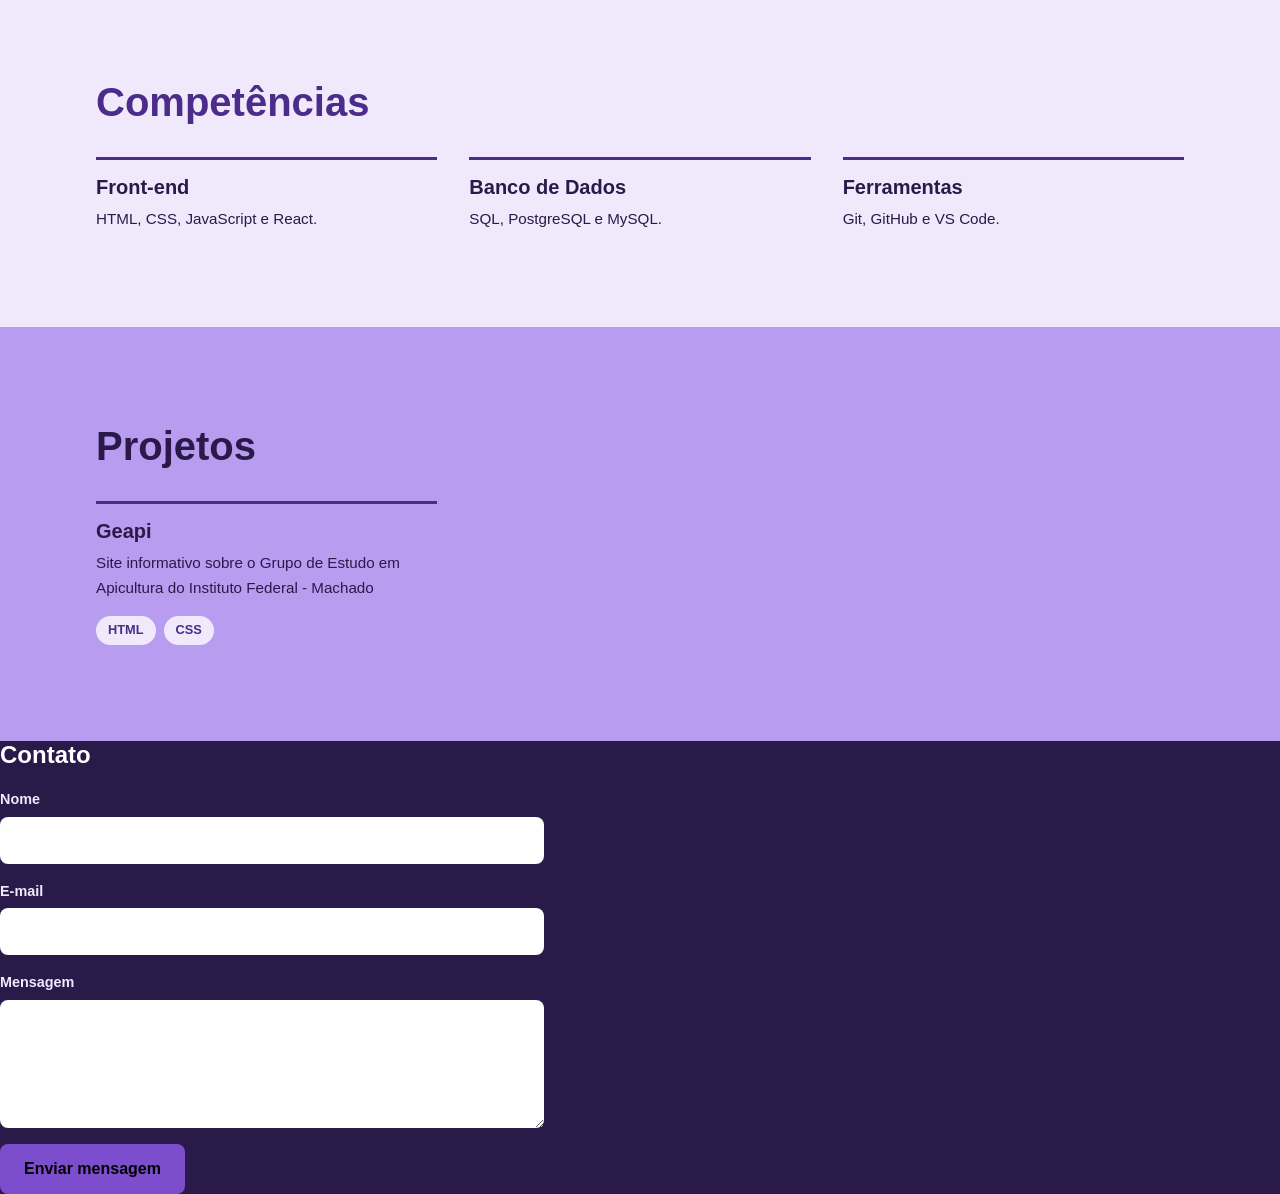
==== commit 3de2e365: "agora ta certo" ====
--- a/2Periodo/Web2/Curriculo/index.html
+++ b/2Periodo/Web2/Curriculo/index.html
@@ -10,11 +10,6 @@
 <header class="cabecalho">
 <a class="logo" href="#inicio">TSS</a>
 <nav class="menu" aria-label="Principal">
-<a href="#sobre">Sobre</a>
-<a href="#formação">Formação</a>
-<a href="#competencias">Competências</a>
-<a href="#projetos">Projetos</a>
-<a href="#contato">Contato</a>
 </nav>
 <button id="navToggle" class="menu-toggle" aria-expanded="false" aria-controls="navContainer" aria-label="Abrir menu">
 ☰
